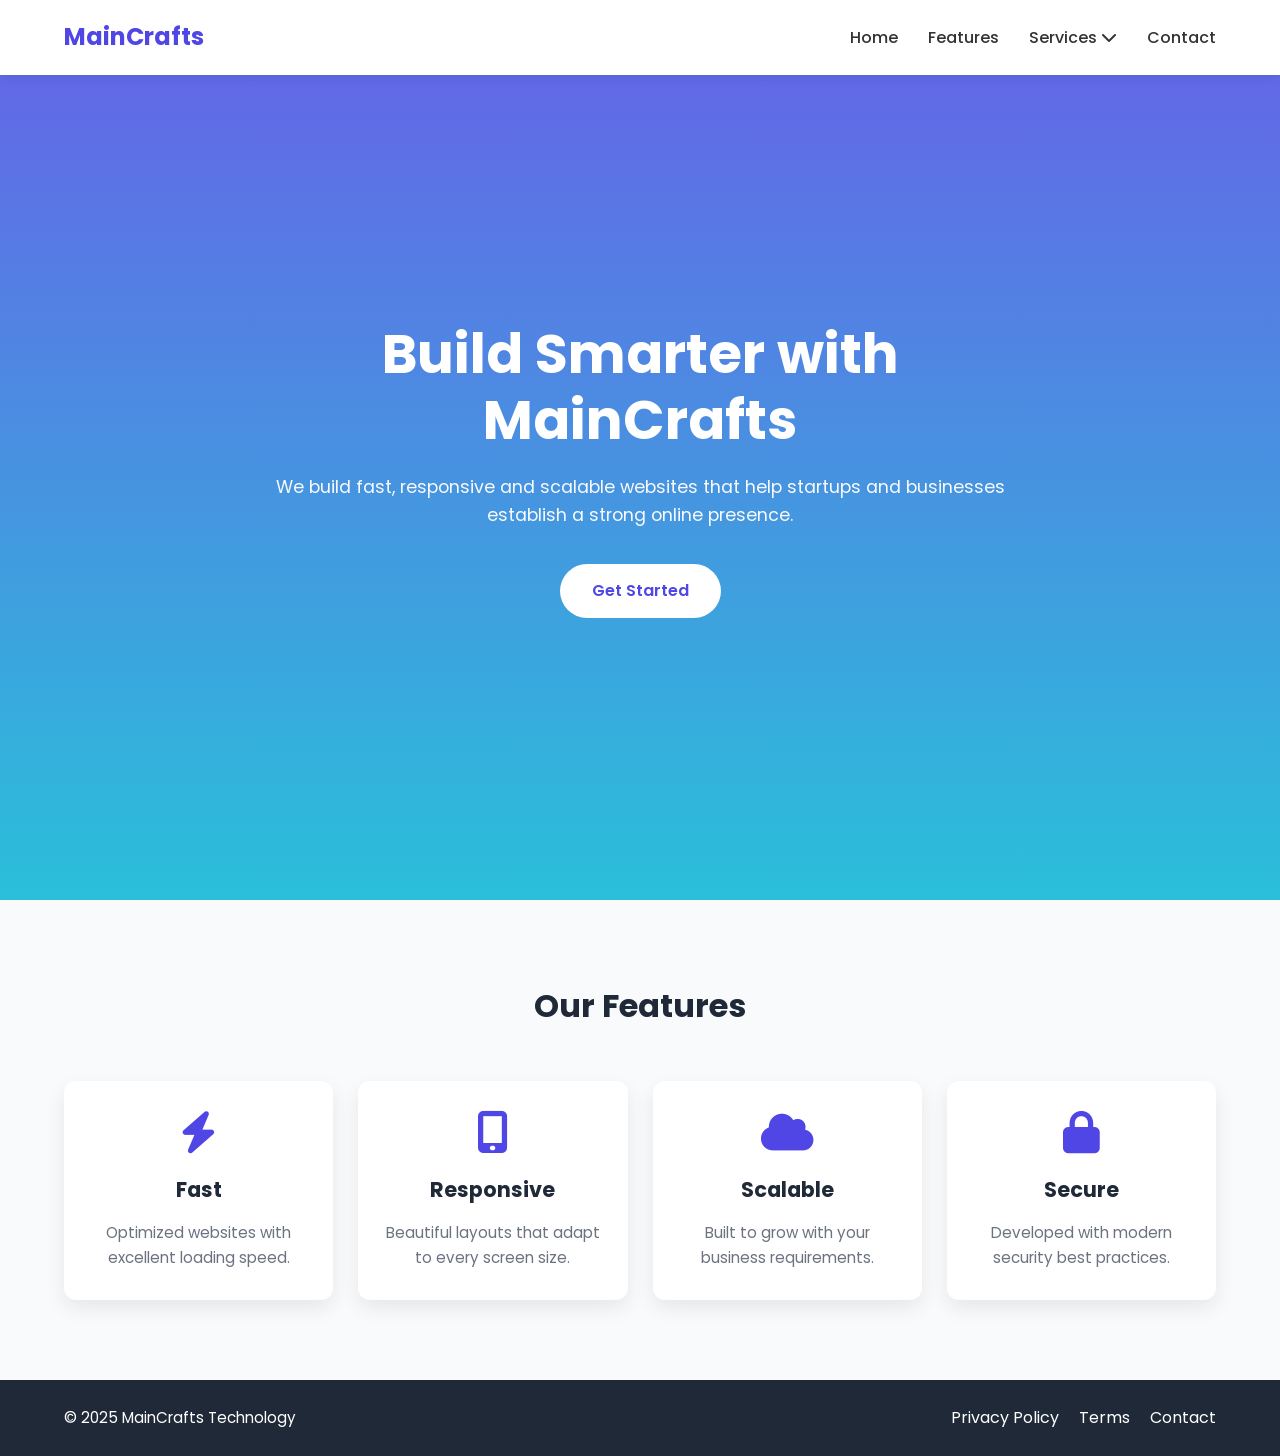
==== index.html @ 31edda90 "Add files via upload" ====
<!DOCTYPE html>
<html lang="en">

<head>
    <meta charset="UTF-8">
    <meta name="viewport" content="width=device-width, initial-scale=1.0">

    <title>MainCrafts Technology</title>

    <!-- Google Font -->
    <link rel="preconnect" href="https://fonts.googleapis.com">
    <link rel="preconnect" href="https://fonts.gstatic.com" crossorigin>

    <link href="https://fonts.googleapis.com/css2?family=Poppins:wght@300;400;500;600;700&display=swap"
        rel="stylesheet">

    <!-- Font Awesome -->
    <link rel="stylesheet"
        href="https://cdnjs.cloudflare.com/ajax/libs/font-awesome/6.5.1/css/all.min.css">

    <link rel="stylesheet" href="style.css">
</head>

<body>
    <!-- ================= HEADER ================= -->
    <header>
        <div class="container">
            <div class="logo">
                <h2>MainCrafts</h2>
            </div>
            <!-- Mobile Menu Toggle -->
            <input type="checkbox" id="menu-toggle">
            <label for="menu-toggle" class="menu-btn">
                <i class="fas fa-bars"></i>
            </label>
            <nav>

                <ul>

                    <li>
                        <a href="#hero">Home</a>
                    </li>

                    <li>
                        <a href="#features">Features</a>
                    </li>

                    <li class="services">

                        <a href="#">
                            Services
                            <i class="fas fa-chevron-down"></i>
                        </a>

                        <ul class="dropdown">

                            <li>
                                <a href="#features">Web Development</a>
                            </li>

                            <li>
                                <a href="#features">App Development</a>
                            </li>

                            <li>
                                <a href="#features">UI / UX Design</a>
                            </li>

                        </ul>

                    </li>

                    <li>
                        <a href="#footer">Contact</a>
                    </li>

                </ul>

            </nav>

        </div>
    </header>

    <!-- ================= HERO ================= -->

    <section id="hero">

        <div class="container hero-content">

            <h1>Build Smarter with MainCrafts</h1>

            <p>

                We build fast, responsive and scalable websites that help
                startups and businesses establish a strong online presence.

            </p>

            <a href="#features" class="btn">

                Get Started

            </a>

        </div>

    </section>

    <!-- ================= FEATURES ================= -->

    <section id="features">

        <div class="container">

            <h2>Our Features</h2>

            <div class="feature-grid">

                <div class="card">

                    <i class="fas fa-bolt"></i>

                    <h3>Fast</h3>

                    <p>
                        Optimized websites with excellent loading speed.
                    </p>

                </div>

                <div class="card">

                    <i class="fas fa-mobile-alt"></i>

                    <h3>Responsive</h3>

                    <p>
                        Beautiful layouts that adapt to every screen size.
                    </p>

                </div>

                <div class="card">

                    <i class="fas fa-cloud"></i>

                    <h3>Scalable</h3>

                    <p>
                        Built to grow with your business requirements.
                    </p>

                </div>

                <div class="card">

                    <i class="fas fa-lock"></i>

                    <h3>Secure</h3>

                    <p>
                        Developed with modern security best practices.
                    </p>

                </div>

            </div>

        </div>

    </section>

    <!-- ================= FOOTER ================= -->

    <footer id="footer">
        <div class="container footer-content">
            <p>
                &copy; 2025 MainCrafts Technology
            </p>

            <div class="footer-links">

                <a href="#">Privacy Policy</a>

                <a href="#">Terms</a>

                <a href="mailto:hr@maincrafts.com">
                    Contact
                </a>

            </div>

        </div>

    </footer>

</body>

</html>
---- style.css ----
/* ===================================
   RESET & GLOBAL STYLES
=================================== */

* {
    margin: 0;
    padding: 0;
    box-sizing: border-box;
}

html {
    scroll-behavior: smooth;
}

body {
    font-family: 'Poppins', sans-serif;
    background: #f5f7fa;
    color: #333;
    line-height: 1.6;
}

.container {
    width: 90%;
    max-width: 1200px;
    margin: auto;
}

/* ===================================
   HEADER
=================================== */

header {
    position: fixed;
    top: 0;
    left: 0;
    width: 100%;
    background: #ffffff;
    box-shadow: 0 2px 10px rgba(0, 0, 0, .08);
    z-index: 1000;
}

header .container {

    display: flex;
    justify-content: space-between;
    align-items: center;
    height: 75px;

}

.logo h2 {

    color: #4f46e5;
    font-weight: 700;

}

/* ===================================
   NAVIGATION
=================================== */

nav ul {
    display: flex;
    align-items: center;
    list-style: none;
    gap: 30px;
}

nav ul li {
    position: relative;
}

nav ul li a {
    text-decoration: none;
    color: #333;
    font-weight: 500;
    transition: .3s;
}

nav ul li a:hover {
    color: #4f46e5;
}

/* ===================================
   DROPDOWN
=================================== */

.dropdown {
    display: none;
    position: absolute;
    top: 100%;
    left: 0;
    min-width: 220px;
    background: #ffffff;
    border-radius: 8px;
    overflow: hidden;
    box-shadow: 0 10px 25px rgba(0, 0, 0, .12);

}

.services:hover .dropdown {
    display: block;
}

.dropdown li {
    display: block;
}

.dropdown li a {
    display: block;
    padding: 12px 18px;
    white-space: nowrap;
}

.dropdown li a:hover {
    background: #4f46e5;
    color: #fff;
}

/* ===================================
   MOBILE MENU
=================================== */

#menu-toggle {
    display: none;
}

.menu-btn {
    display: none;
    font-size: 24px;
    cursor: pointer;
    color: #4f46e5;
}

/* ===================================
   HERO SECTION
=================================== */

#hero {
    min-height: 100vh;
    display: flex;
    align-items: center;
    justify-content: center;
    text-align: center;
    color: #ffffff;
    background:
        linear-gradient(rgba(79, 70, 229, .85),
            rgba(6, 182, 212, .85)),
        url("https://images.unsplash.com/photo-1516321318423-f06f85e504b3?auto=format&fit=crop&w=1600&q=80") center/cover no-repeat;

    padding: 120px 20px 80px;
}

.hero-content {
    max-width: 800px;
}

.hero-content h1 {
    font-size: 3.4rem;
    font-weight: 700;
    margin-bottom: 20px;
    line-height: 1.2;
}

.hero-content p {
    font-size: 1.1rem;
    margin-bottom: 35px;
    color: #f8fafc;
}

/* ===================================
   BUTTON
=================================== */

.btn {
    display: inline-block;
    padding: 14px 32px;
    background: #ffffff;
    color: #4f46e5;
    text-decoration: none;
    font-weight: 600;
    border-radius: 30px;
    transition: .3s;
}

.btn:hover {
    background: #eef2ff;
    transform: translateY(-3px);
    box-shadow: 0 10px 20px rgba(0, 0, 0, .15);
}

/* ===================================
   SECTION DEFAULT
=================================== */

section {
    padding: 80px 0;
}

section h2 {
    text-align: center;
    font-size: 2rem;
    margin-bottom: 50px;
    color: #1f2937;
}

/* ===================================
   FEATURES
=================================== */

#features {
    background: #f8fafc;
}

.feature-grid {
    display: grid;
    grid-template-columns: repeat(4, 1fr);
    gap: 25px;
}

.card {
    background: #ffffff;
    padding: 30px 25px;
    border-radius: 12px;
    text-align: center;
    box-shadow: 0 8px 20px rgba(0, 0, 0, .08);
    transition: all .3s ease;
}

.card:hover {
    transform: translateY(-8px);
    box-shadow: 0 15px 30px rgba(0, 0, 0, .12);
}

.card i {
    font-size: 42px;
    color: #4f46e5;
    margin-bottom: 20px;
}

.card h3 {
    margin-bottom: 15px;
    color: #1f2937;
    font-size: 1.3rem;
}

.card p {
    color: #6b7280;
    font-size: .95rem;
}

/* ===================================
   FOOTER
=================================== */

footer {
    background: #1f2937;
    color: #ffffff;
    padding: 25px 0;
}

.footer-content {
    display: flex;
    justify-content: space-between;
    align-items: center;
    gap: 20px;
}

.footer-content p {
    font-size: .95rem;
}

.footer-links {
    display: flex;
    gap: 20px;
}

.footer-links a {
    color: #ffffff;
    text-decoration: none;
    transition: .3s;
}

.footer-links a:hover {
    color: #60a5fa;
}

/* ===================================
   RESPONSIVE DESIGN
=================================== */

/* ---------- Tablet ---------- */

@media (max-width: 992px) {
    .feature-grid {
        grid-template-columns: repeat(2, 1fr);
    }
    .hero-content h1 {
        font-size: 2.7rem;
    }
}

/* ---------- Mobile ---------- */

@media (max-width: 768px) {
    /* Header */
    header .container {
        height: 70px;
    }
    .menu-btn {
        display: block;
        font-size: 24px;
        cursor: pointer;
    }
    /* Hide Desktop Navigation */
    nav {
        position: absolute;
        top: 70px;
        left: 0;
        width: 100%;
        background: #ffffff;
        display: none;
        box-shadow: 0 8px 20px rgba(0, 0, 0, .08);
    }

    /* Show Menu When Checkbox Is Checked */
    #menu-toggle:checked~nav {
        display: block;
    }
    nav ul {
        flex-direction: column;
        align-items: flex-start;
        gap: 0;
        padding: 15px 0;
    }
    nav ul li {
        width: 100%;
    }
    nav ul li a {
        display: block;
        padding: 15px 25px;
    }
    /* Mobile Dropdown */
    .dropdown {
        position: static;
        display: none;
        min-width: 100%;
        box-shadow: none;
        border-radius: 0;
        background: #f8fafc;
    }

    .services:hover .dropdown {
        display: block;
    }
    .dropdown li a {
        padding-left: 45px;
    }

    /* Hero */

    #hero {
        padding-top: 140px;
        min-height: 80vh;
    }

    .hero-content h1 {
        font-size: 2.2rem;
    }

    .hero-content p {
        font-size: 1rem;
    }

    /* Features */

    .feature-grid {
        grid-template-columns: 1fr;
    }

    /* Footer */

    .footer-content {
        flex-direction: column;
        text-align: center;
    }

    .footer-links {
        flex-direction: column;
        gap: 10px;
    }

}

/* ---------- Small Mobile ---------- */
@media (max-width: 480px) {

    .hero-content h1 {
        font-size: 1.9rem;
    }
    .hero-content p {
        font-size: .95rem;
    }
    .btn {
        width: 100%;
        max-width: 220px;
    }
    section {
        padding: 60px 0;
    }
}
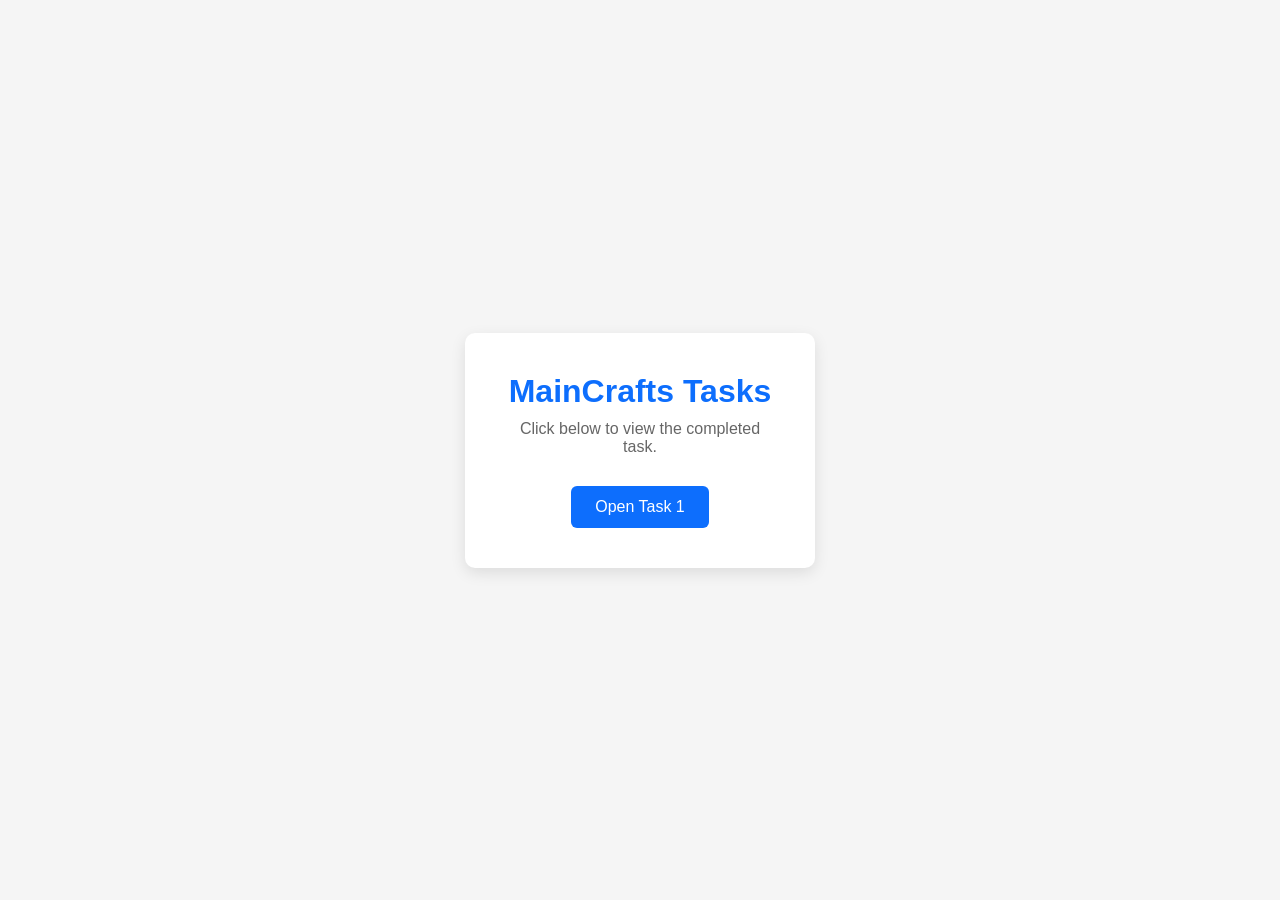
==== commit 31c82b4d: "Create index.html" ====
--- a/index.html
+++ b/index.html
@@ -1,199 +1,68 @@
 <!DOCTYPE html>
 <html lang="en">
-
 <head>
     <meta charset="UTF-8">
     <meta name="viewport" content="width=device-width, initial-scale=1.0">
+    <title>MainCrafts Tasks</title>
 
-    <title>MainCrafts Technology</title>
+    <style>
+        * {
+            margin: 0;
+            padding: 0;
+            box-sizing: border-box;
+        }
 
-    <!-- Google Font -->
-    <link rel="preconnect" href="https://fonts.googleapis.com">
-    <link rel="preconnect" href="https://fonts.gstatic.com" crossorigin>
+        body {
+            font-family: Arial, sans-serif;
+            background: #f5f5f5;
+            display: flex;
+            justify-content: center;
+            align-items: center;
+            height: 100vh;
+        }
 
-    <link href="https://fonts.googleapis.com/css2?family=Poppins:wght@300;400;500;600;700&display=swap"
-        rel="stylesheet">
+        .container {
+            text-align: center;
+            background: white;
+            padding: 40px;
+            border-radius: 10px;
+            box-shadow: 0 5px 15px rgba(0,0,0,0.1);
+            width: 350px;
+        }
 
-    <!-- Font Awesome -->
-    <link rel="stylesheet"
-        href="https://cdnjs.cloudflare.com/ajax/libs/font-awesome/6.5.1/css/all.min.css">
+        h1 {
+            margin-bottom: 10px;
+            color: #0d6efd;
+        }
 
-    <link rel="stylesheet" href="style.css">
+        p {
+            color: #666;
+            margin-bottom: 30px;
+        }
+
+        a {
+            display: inline-block;
+            padding: 12px 24px;
+            background: #0d6efd;
+            color: white;
+            text-decoration: none;
+            border-radius: 6px;
+            transition: 0.3s;
+        }
+
+        a:hover {
+            background: #0b5ed7;
+        }
+    </style>
 </head>
+<body>
 
-<body>
-    <!-- ================= HEADER ================= -->
-    <header>
-        <div class="container">
-            <div class="logo">
-                <h2>MainCrafts</h2>
-            </div>
-            <!-- Mobile Menu Toggle -->
-            <input type="checkbox" id="menu-toggle">
-            <label for="menu-toggle" class="menu-btn">
-                <i class="fas fa-bars"></i>
-            </label>
-            <nav>
+<div class="container">
+    <h1>MainCrafts Tasks</h1>
+    <p>Click below to view the completed task.</p>
 
-                <ul>
-
-                    <li>
-                        <a href="#hero">Home</a>
-                    </li>
-
-                    <li>
-                        <a href="#features">Features</a>
-                    </li>
-
-                    <li class="services">
-
-                        <a href="#">
-                            Services
-                            <i class="fas fa-chevron-down"></i>
-                        </a>
-
-                        <ul class="dropdown">
-
-                            <li>
-                                <a href="#features">Web Development</a>
-                            </li>
-
-                            <li>
-                                <a href="#features">App Development</a>
-                            </li>
-
-                            <li>
-                                <a href="#features">UI / UX Design</a>
-                            </li>
-
-                        </ul>
-
-                    </li>
-
-                    <li>
-                        <a href="#footer">Contact</a>
-                    </li>
-
-                </ul>
-
-            </nav>
-
-        </div>
-    </header>
-
-    <!-- ================= HERO ================= -->
-
-    <section id="hero">
-
-        <div class="container hero-content">
-
-            <h1>Build Smarter with MainCrafts</h1>
-
-            <p>
-
-                We build fast, responsive and scalable websites that help
-                startups and businesses establish a strong online presence.
-
-            </p>
-
-            <a href="#features" class="btn">
-
-                Get Started
-
-            </a>
-
-        </div>
-
-    </section>
-
-    <!-- ================= FEATURES ================= -->
-
-    <section id="features">
-
-        <div class="container">
-
-            <h2>Our Features</h2>
-
-            <div class="feature-grid">
-
-                <div class="card">
-
-                    <i class="fas fa-bolt"></i>
-
-                    <h3>Fast</h3>
-
-                    <p>
-                        Optimized websites with excellent loading speed.
-                    </p>
-
-                </div>
-
-                <div class="card">
-
-                    <i class="fas fa-mobile-alt"></i>
-
-                    <h3>Responsive</h3>
-
-                    <p>
-                        Beautiful layouts that adapt to every screen size.
-                    </p>
-
-                </div>
-
-                <div class="card">
-
-                    <i class="fas fa-cloud"></i>
-
-                    <h3>Scalable</h3>
-
-                    <p>
-                        Built to grow with your business requirements.
-                    </p>
-
-                </div>
-
-                <div class="card">
-
-                    <i class="fas fa-lock"></i>
-
-                    <h3>Secure</h3>
-
-                    <p>
-                        Developed with modern security best practices.
-                    </p>
-
-                </div>
-
-            </div>
-
-        </div>
-
-    </section>
-
-    <!-- ================= FOOTER ================= -->
-
-    <footer id="footer">
-        <div class="container footer-content">
-            <p>
-                &copy; 2025 MainCrafts Technology
-            </p>
-
-            <div class="footer-links">
-
-                <a href="#">Privacy Policy</a>
-
-                <a href="#">Terms</a>
-
-                <a href="mailto:hr@maincrafts.com">
-                    Contact
-                </a>
-
-            </div>
-
-        </div>
-
-    </footer>
+    <a href="Task-1/">Open Task 1</a>
+</div>
 
 </body>
-
-</html>+</html>
